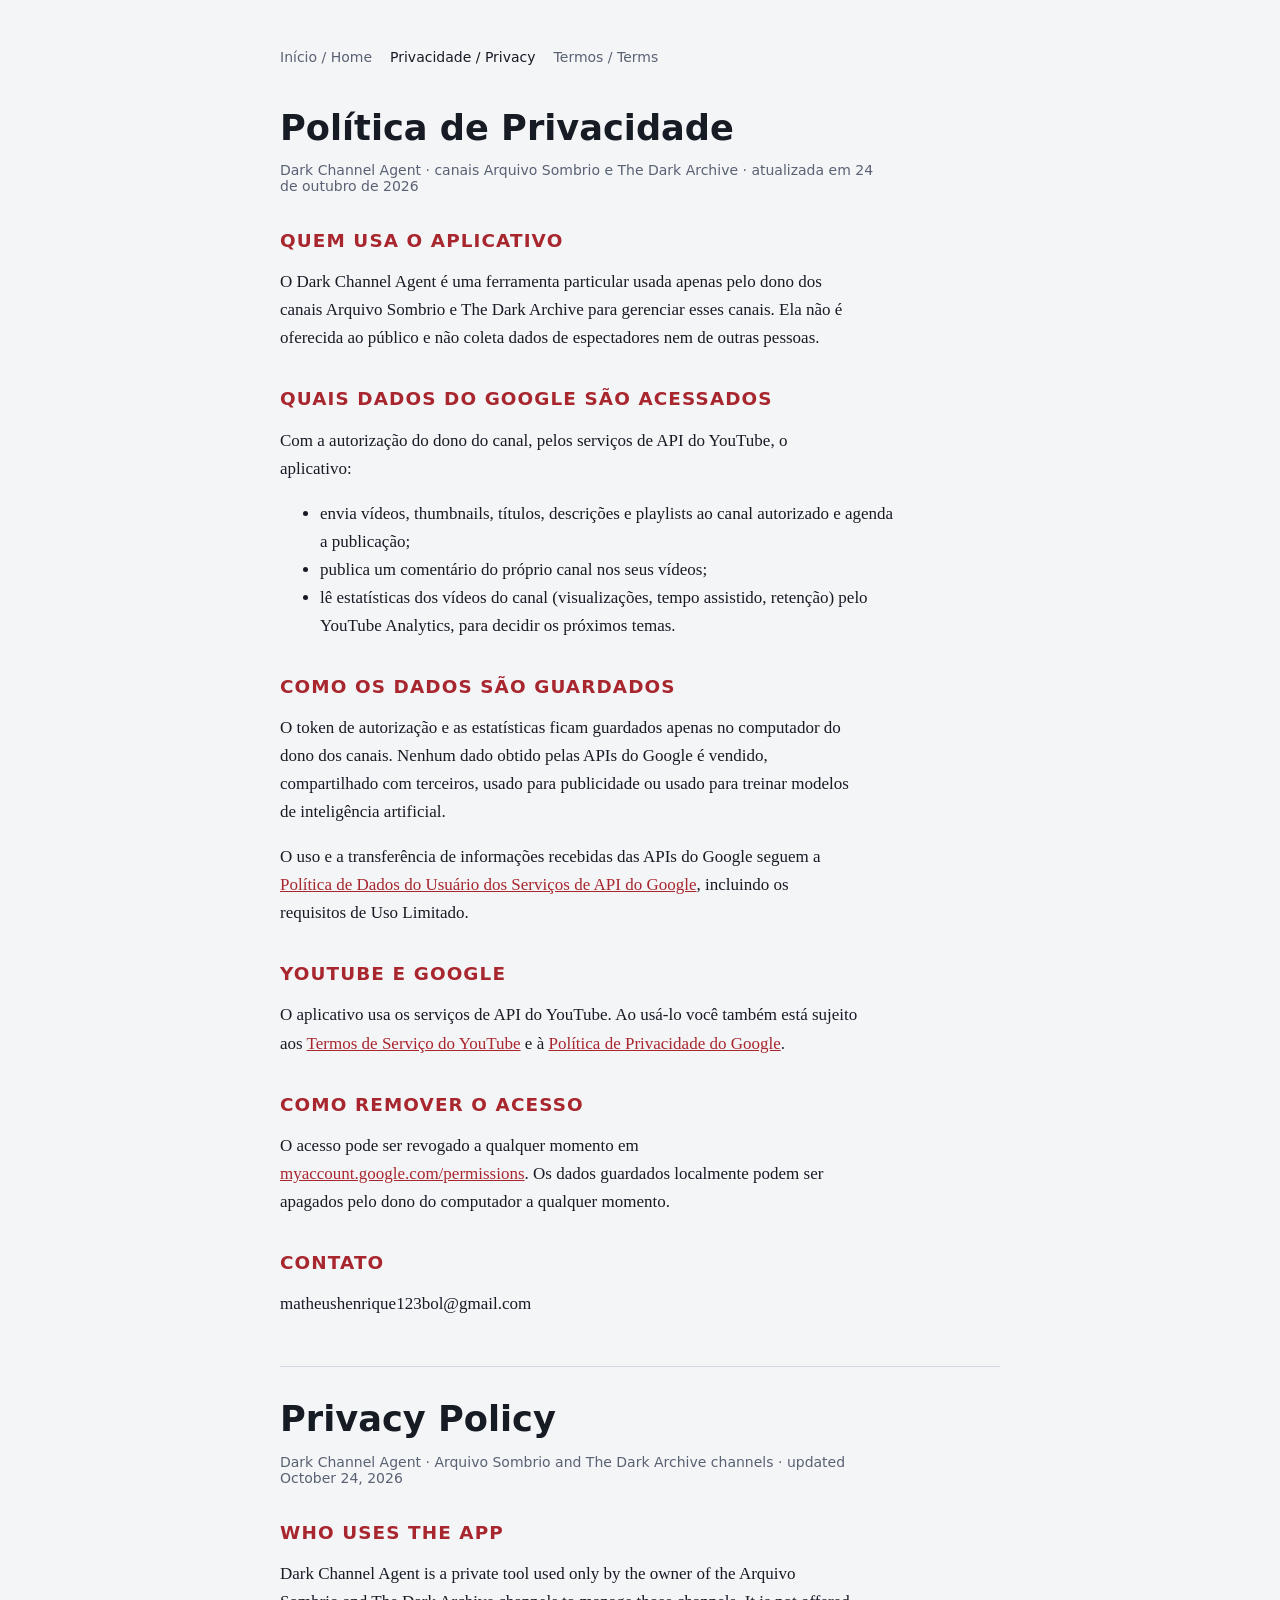
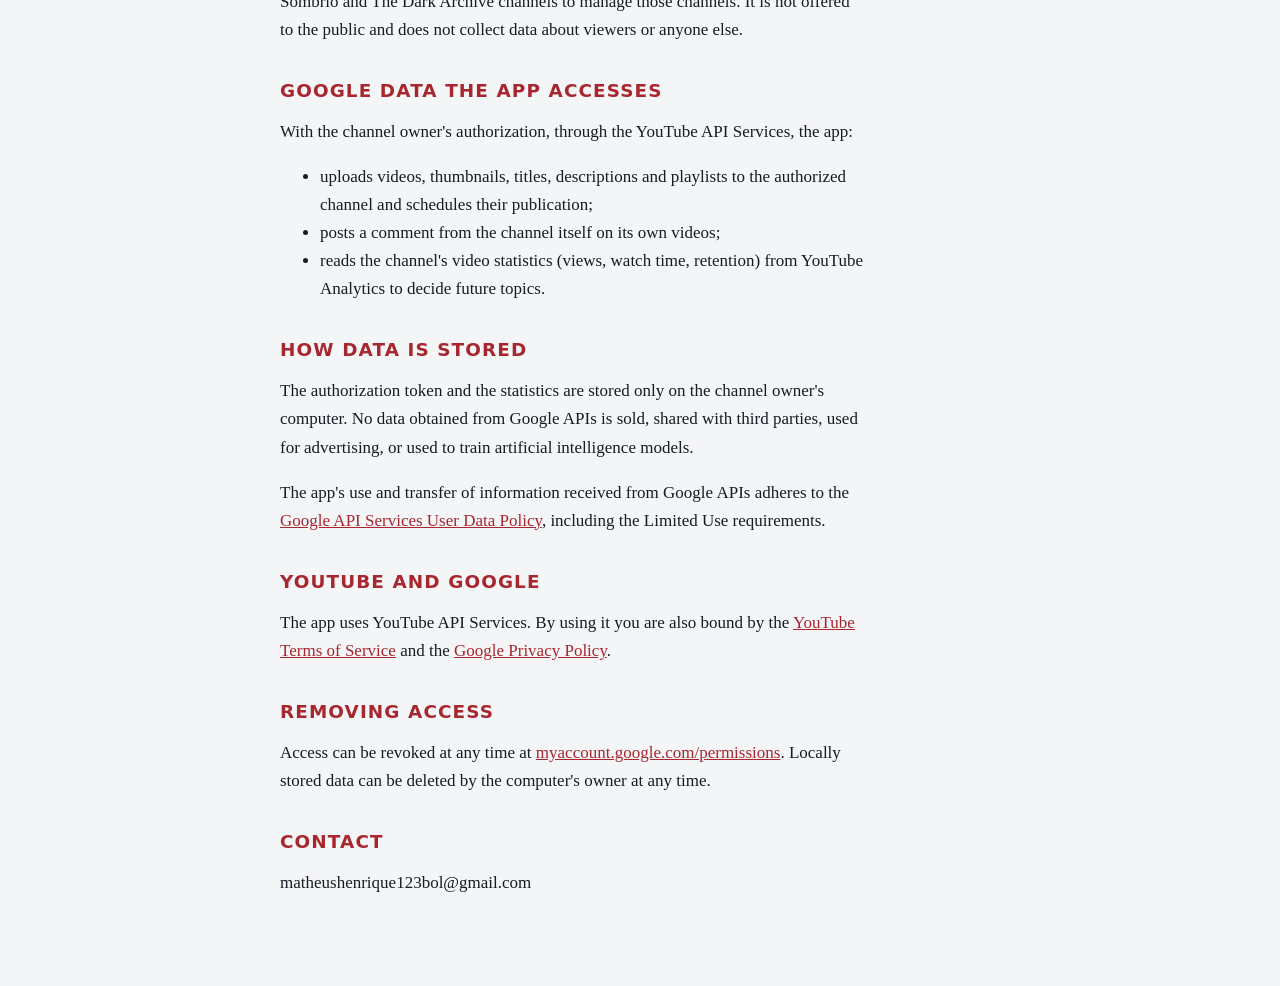
==== privacy.html @ c7b60f25 "Add files via upload" ====
<!doctype html>
<html lang="pt-BR">
<head>
<meta charset="utf-8">
<meta name="viewport" content="width=device-width, initial-scale=1">
<title>Política de Privacidade · Privacy Policy</title>
<link rel="stylesheet" href="style.css">
</head>
<body>
<main>
<nav><a href="./">Início / Home</a><a href="privacy.html" aria-current="page">Privacidade / Privacy</a><a href="terms.html">Termos / Terms</a></nav>

<h1>Política de Privacidade</h1>
<p class="meta">Dark Channel Agent · canais Arquivo Sombrio e The Dark Archive · atualizada em 24 de outubro de 2026</p>

<h2>Quem usa o aplicativo</h2>
<p>O Dark Channel Agent é uma ferramenta particular usada apenas pelo dono dos canais Arquivo Sombrio e The Dark Archive para gerenciar esses canais. Ela não é oferecida ao público e não coleta dados de espectadores nem de outras pessoas.</p>

<h2>Quais dados do Google são acessados</h2>
<p>Com a autorização do dono do canal, pelos serviços de API do YouTube, o aplicativo:</p>
<ul>
  <li>envia vídeos, thumbnails, títulos, descrições e playlists ao canal autorizado e agenda a publicação;</li>
  <li>publica um comentário do próprio canal nos seus vídeos;</li>
  <li>lê estatísticas dos vídeos do canal (visualizações, tempo assistido, retenção) pelo YouTube Analytics, para decidir os próximos temas.</li>
</ul>

<h2>Como os dados são guardados</h2>
<p>O token de autorização e as estatísticas ficam guardados apenas no computador do dono dos canais. Nenhum dado obtido pelas APIs do Google é vendido, compartilhado com terceiros, usado para publicidade ou usado para treinar modelos de inteligência artificial.</p>
<p>O uso e a transferência de informações recebidas das APIs do Google seguem a <a href="https://developers.google.com/terms/api-services-user-data-policy">Política de Dados do Usuário dos Serviços de API do Google</a>, incluindo os requisitos de Uso Limitado.</p>

<h2>YouTube e Google</h2>
<p>O aplicativo usa os serviços de API do YouTube. Ao usá-lo você também está sujeito aos <a href="https://www.youtube.com/t/terms">Termos de Serviço do YouTube</a> e à <a href="https://policies.google.com/privacy">Política de Privacidade do Google</a>.</p>

<h2>Como remover o acesso</h2>
<p>O acesso pode ser revogado a qualquer momento em <a href="https://myaccount.google.com/permissions">myaccount.google.com/permissions</a>. Os dados guardados localmente podem ser apagados pelo dono do computador a qualquer momento.</p>

<h2>Contato</h2>
<p>matheushenrique123bol@gmail.com</p>

<div class="lang">
<h1>Privacy Policy</h1>
<p class="meta">Dark Channel Agent · Arquivo Sombrio and The Dark Archive channels · updated October 24, 2026</p>

<h2>Who uses the app</h2>
<p>Dark Channel Agent is a private tool used only by the owner of the Arquivo Sombrio and The Dark Archive channels to manage those channels. It is not offered to the public and does not collect data about viewers or anyone else.</p>

<h2>Google data the app accesses</h2>
<p>With the channel owner's authorization, through the YouTube API Services, the app:</p>
<ul>
  <li>uploads videos, thumbnails, titles, descriptions and playlists to the authorized channel and schedules their publication;</li>
  <li>posts a comment from the channel itself on its own videos;</li>
  <li>reads the channel's video statistics (views, watch time, retention) from YouTube Analytics to decide future topics.</li>
</ul>

<h2>How data is stored</h2>
<p>The authorization token and the statistics are stored only on the channel owner's computer. No data obtained from Google APIs is sold, shared with third parties, used for advertising, or used to train artificial intelligence models.</p>
<p>The app's use and transfer of information received from Google APIs adheres to the <a href="https://developers.google.com/terms/api-services-user-data-policy">Google API Services User Data Policy</a>, including the Limited Use requirements.</p>

<h2>YouTube and Google</h2>
<p>The app uses YouTube API Services. By using it you are also bound by the <a href="https://www.youtube.com/t/terms">YouTube Terms of Service</a> and the <a href="https://policies.google.com/privacy">Google Privacy Policy</a>.</p>

<h2>Removing access</h2>
<p>Access can be revoked at any time at <a href="https://myaccount.google.com/permissions">myaccount.google.com/permissions</a>. Locally stored data can be deleted by the computer's owner at any time.</p>

<h2>Contact</h2>
<p>matheushenrique123bol@gmail.com</p>
</div>
</main>
</body>
</html>
---- style.css ----
:root { --bg: #f4f5f7; --fg: #171b24; --muted: #596173; --line: #d4d8e0; --accent: #a8262e; }
@media (prefers-color-scheme: dark) { :root { --bg: #11141b; --fg: #e4e7ee; --muted: #9aa3b5; --line: #2b3140; --accent: #ef5a62; color-scheme: dark; } }
* { box-sizing: border-box; }
body { margin: 0; background: var(--bg); color: var(--fg); font: 17px/1.65 Georgia, "Times New Roman", serif; padding: 48px 20px 72px; }
main { max-width: 720px; margin: 0 auto; }
nav { font: 14px/1.4 system-ui, sans-serif; display: flex; gap: 18px; flex-wrap: wrap; margin-bottom: 40px; }
nav a { color: var(--muted); text-decoration: none; }
nav a:hover, nav a[aria-current] { color: var(--fg); }
h1, h2 { font-family: system-ui, sans-serif; line-height: 1.15; }
h1 { font-size: 2.2rem; margin: 0 0 8px; }
h2 { font-size: 1.15rem; text-transform: uppercase; letter-spacing: .06em; margin: 36px 0 8px; color: var(--accent); }
p, li { max-width: 68ch; }
.meta { color: var(--muted); font: 14px system-ui, sans-serif; margin-bottom: 32px; }
.lang { border-top: 1px solid var(--line); margin-top: 48px; padding-top: 32px; }
a { color: var(--accent); }
.channels { display: grid; gap: 16px; grid-template-columns: repeat(auto-fit, minmax(240px, 1fr)); margin-top: 24px; }
.channel { border: 1px solid var(--line); border-radius: 8px; padding: 16px 18px; }
.channel b { font-family: system-ui, sans-serif; font-size: 1.1rem; }
footer { margin-top: 56px; color: var(--muted); font: 13px system-ui, sans-serif; }
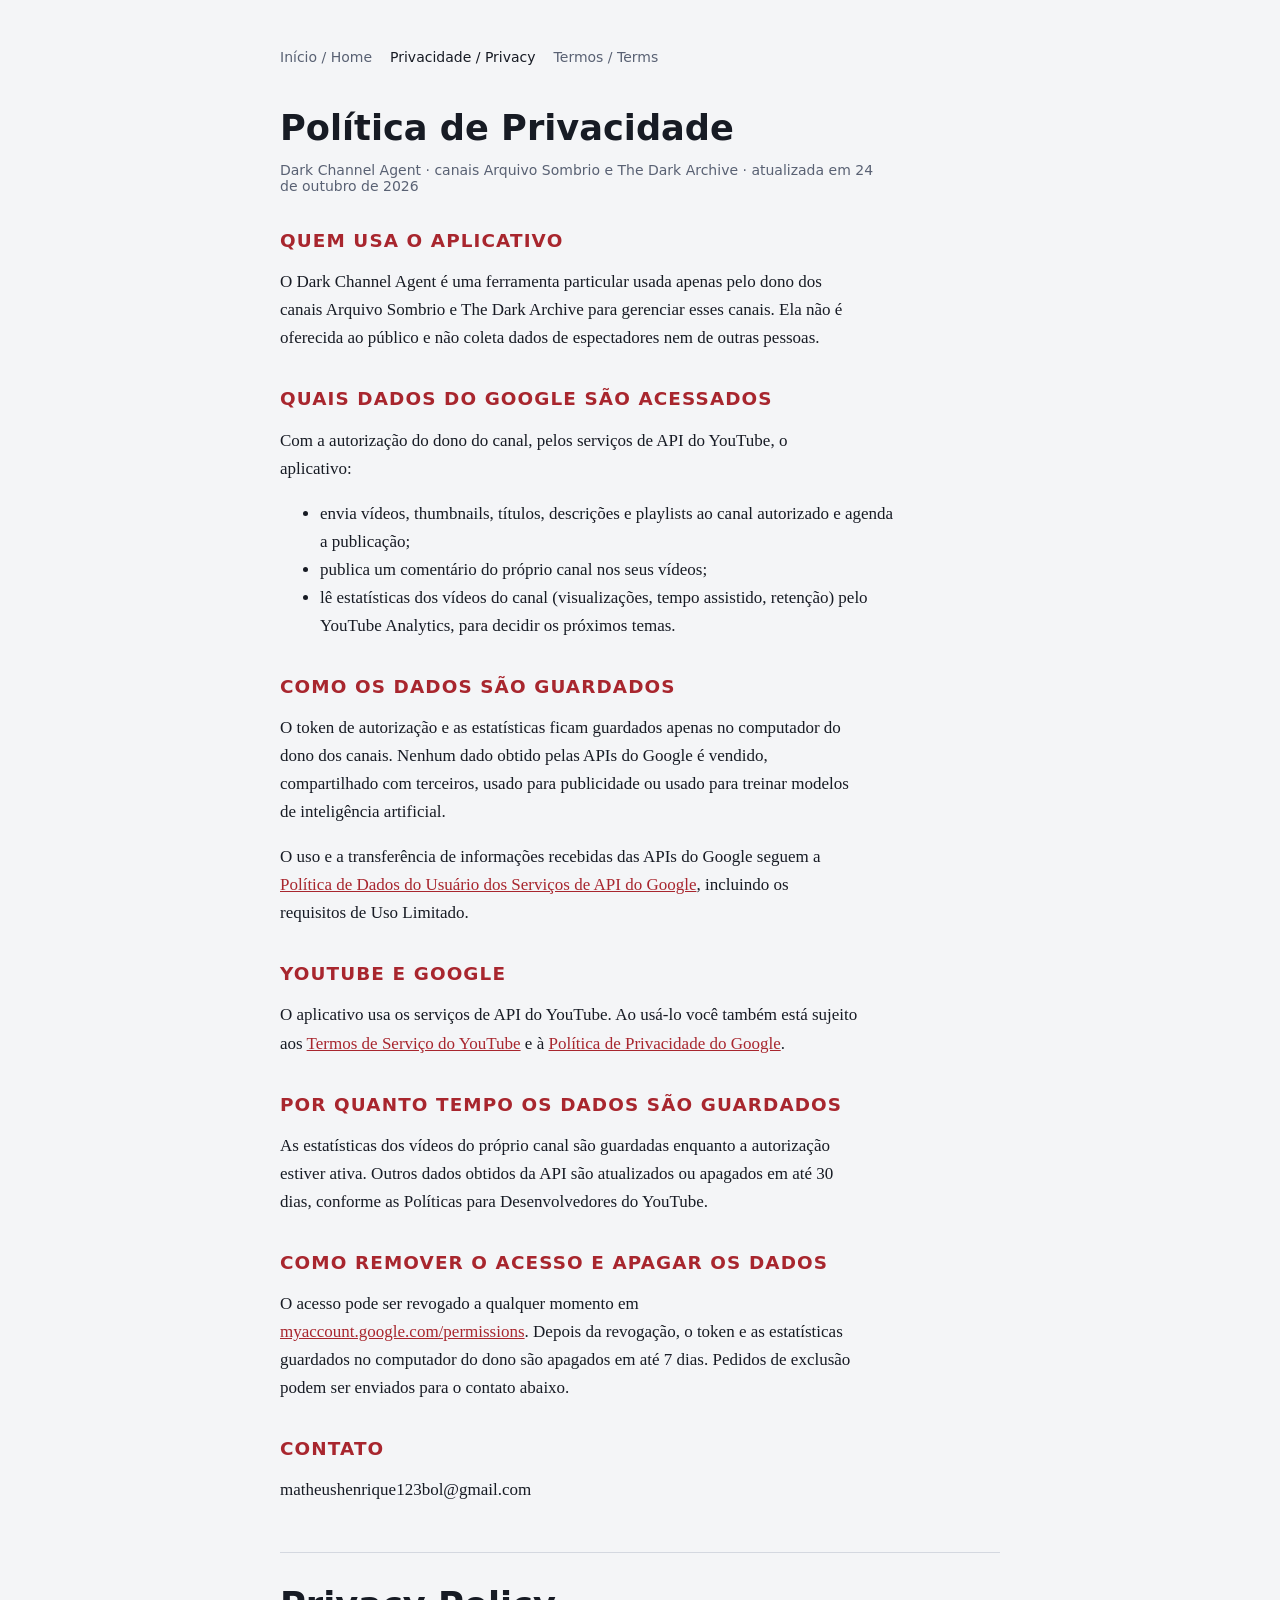
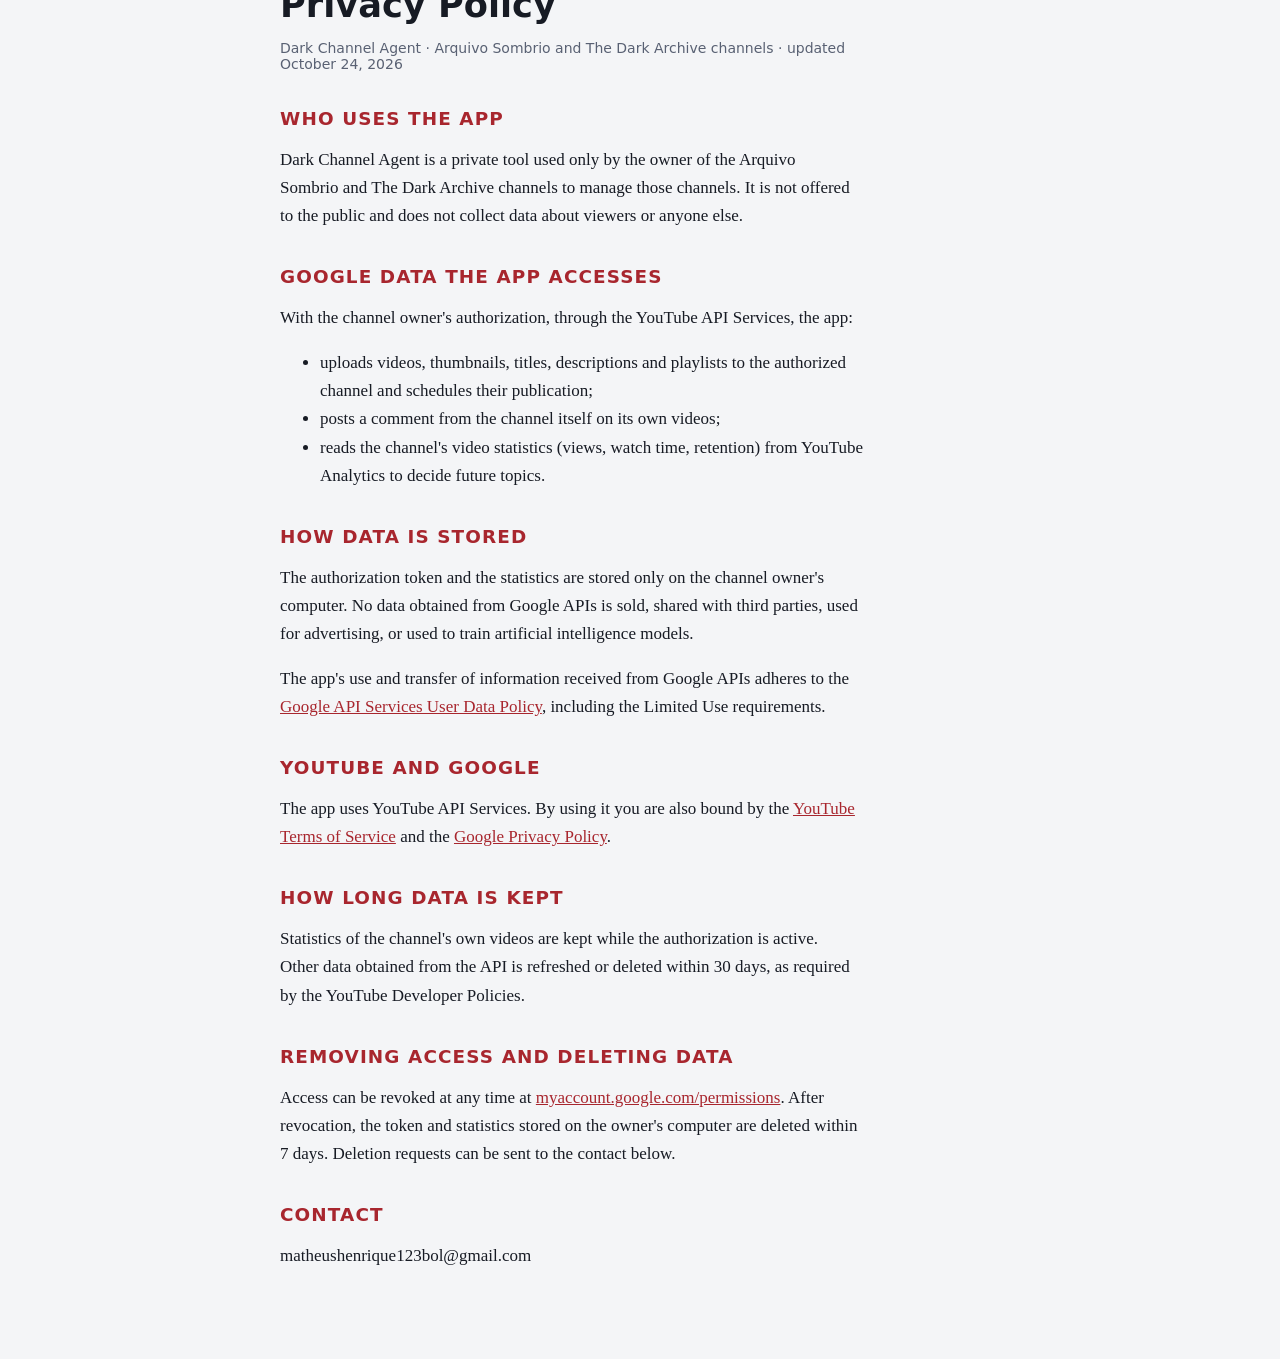
==== commit f064d94b: "Add files via upload" ====
--- a/privacy.html
+++ b/privacy.html
@@ -31,8 +31,11 @@
 <h2>YouTube e Google</h2>
 <p>O aplicativo usa os serviços de API do YouTube. Ao usá-lo você também está sujeito aos <a href="https://www.youtube.com/t/terms">Termos de Serviço do YouTube</a> e à <a href="https://policies.google.com/privacy">Política de Privacidade do Google</a>.</p>
 
-<h2>Como remover o acesso</h2>
-<p>O acesso pode ser revogado a qualquer momento em <a href="https://myaccount.google.com/permissions">myaccount.google.com/permissions</a>. Os dados guardados localmente podem ser apagados pelo dono do computador a qualquer momento.</p>
+<h2>Por quanto tempo os dados são guardados</h2>
+<p>As estatísticas dos vídeos do próprio canal são guardadas enquanto a autorização estiver ativa. Outros dados obtidos da API são atualizados ou apagados em até 30 dias, conforme as Políticas para Desenvolvedores do YouTube.</p>
+
+<h2>Como remover o acesso e apagar os dados</h2>
+<p>O acesso pode ser revogado a qualquer momento em <a href="https://myaccount.google.com/permissions">myaccount.google.com/permissions</a>. Depois da revogação, o token e as estatísticas guardados no computador do dono são apagados em até 7 dias. Pedidos de exclusão podem ser enviados para o contato abaixo.</p>
 
 <h2>Contato</h2>
 <p>matheushenrique123bol@gmail.com</p>
@@ -59,8 +62,11 @@
 <h2>YouTube and Google</h2>
 <p>The app uses YouTube API Services. By using it you are also bound by the <a href="https://www.youtube.com/t/terms">YouTube Terms of Service</a> and the <a href="https://policies.google.com/privacy">Google Privacy Policy</a>.</p>
 
-<h2>Removing access</h2>
-<p>Access can be revoked at any time at <a href="https://myaccount.google.com/permissions">myaccount.google.com/permissions</a>. Locally stored data can be deleted by the computer's owner at any time.</p>
+<h2>How long data is kept</h2>
+<p>Statistics of the channel's own videos are kept while the authorization is active. Other data obtained from the API is refreshed or deleted within 30 days, as required by the YouTube Developer Policies.</p>
+
+<h2>Removing access and deleting data</h2>
+<p>Access can be revoked at any time at <a href="https://myaccount.google.com/permissions">myaccount.google.com/permissions</a>. After revocation, the token and statistics stored on the owner's computer are deleted within 7 days. Deletion requests can be sent to the contact below.</p>
 
 <h2>Contact</h2>
 <p>matheushenrique123bol@gmail.com</p>
--- a/style.css
+++ b/style.css
@@ -16,4 +16,5 @@
 .channels { display: grid; gap: 16px; grid-template-columns: repeat(auto-fit, minmax(240px, 1fr)); margin-top: 24px; }
 .channel { border: 1px solid var(--line); border-radius: 8px; padding: 16px 18px; }
 .channel b { font-family: system-ui, sans-serif; font-size: 1.1rem; }
+.yt { border: 1px solid var(--line); border-radius: 8px; padding: 14px 18px; font: 15px/1.6 system-ui, sans-serif; }
 footer { margin-top: 56px; color: var(--muted); font: 13px system-ui, sans-serif; }
